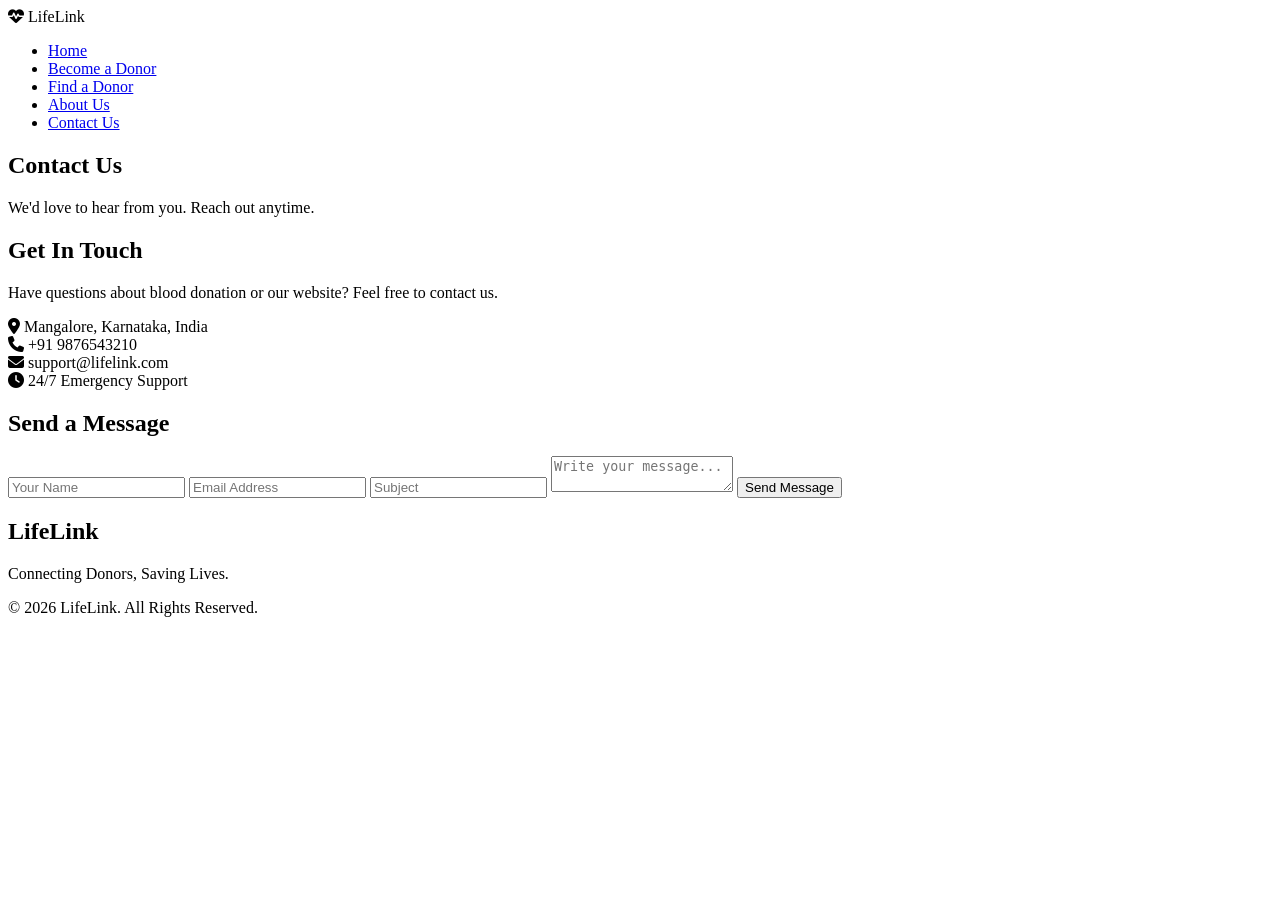
==== contact.html @ 0c8478ac "Added" ====
<!DOCTYPE html>
<html lang="en">
<head>
<meta charset="UTF-8">
<meta name="viewport" content="width=device-width, initial-scale=1.0">

<title>Contact Us | LifeLink</title>

<link rel="stylesheet" href="contact.css">

<link href="https://fonts.googleapis.com/css2?family=Poppins:wght@300;400;500;600;700&display=swap" rel="stylesheet">

<link rel="stylesheet" href="https://cdnjs.cloudflare.com/ajax/libs/font-awesome/6.5.2/css/all.min.css">

</head>
<body>

<!-- Navbar -->

<header>

    <div class="logo">
        <i class="fa-solid fa-heart-pulse"></i>
        <span>LifeLink</span>
    </div>

    <nav>
        <ul>

            <li><a href="index.html">Home</a></li>
            <li><a href="register.html">Become a Donor</a></li>
            <li><a href="search.html">Find a Donor</a></li>
            <li><a href="about.html">About Us</a></li>
            <li><a href="contact.html" class="active">Contact Us</a></li>

        </ul>
    </nav>

</header>

<!-- Hero -->

<section class="hero">

    <h1>Contact Us</h1>

    <p>
        We'd love to hear from you. Reach out anytime.
    </p>

</section>

<!-- Contact Section -->

<section class="contact">

    <!-- Contact Info -->

    <div class="contact-info">

        <h2>Get In Touch</h2>

        <p>
            Have questions about blood donation or our website?
            Feel free to contact us.
        </p>

        <div class="info">

            <i class="fas fa-map-marker-alt"></i>

            <span>Mangalore, Karnataka, India</span>

        </div>

        <div class="info">

            <i class="fas fa-phone"></i>

            <span>+91 9876543210</span>

        </div>

        <div class="info">

            <i class="fas fa-envelope"></i>

            <span>support@lifelink.com</span>

        </div>

        <div class="info">

            <i class="fas fa-clock"></i>

            <span>24/7 Emergency Support</span>

        </div>

    </div>

    <!-- Contact Form -->

    <div class="contact-form">

        <form>

            <h2>Send a Message</h2>

            <input type="text" placeholder="Your Name" required>

            <input type="email" placeholder="Email Address" required>

            <input type="text" placeholder="Subject" required>

            <textarea placeholder="Write your message..." required></textarea>

            <button type="submit">
                Send Message
            </button>

        </form>

    </div>

</section>

<!-- Footer -->

<footer>

    <h2>LifeLink</h2>

    <p>Connecting Donors, Saving Lives.</p>

    <p>© 2026 LifeLink. All Rights Reserved.</p>

</footer>

</body>
</html>
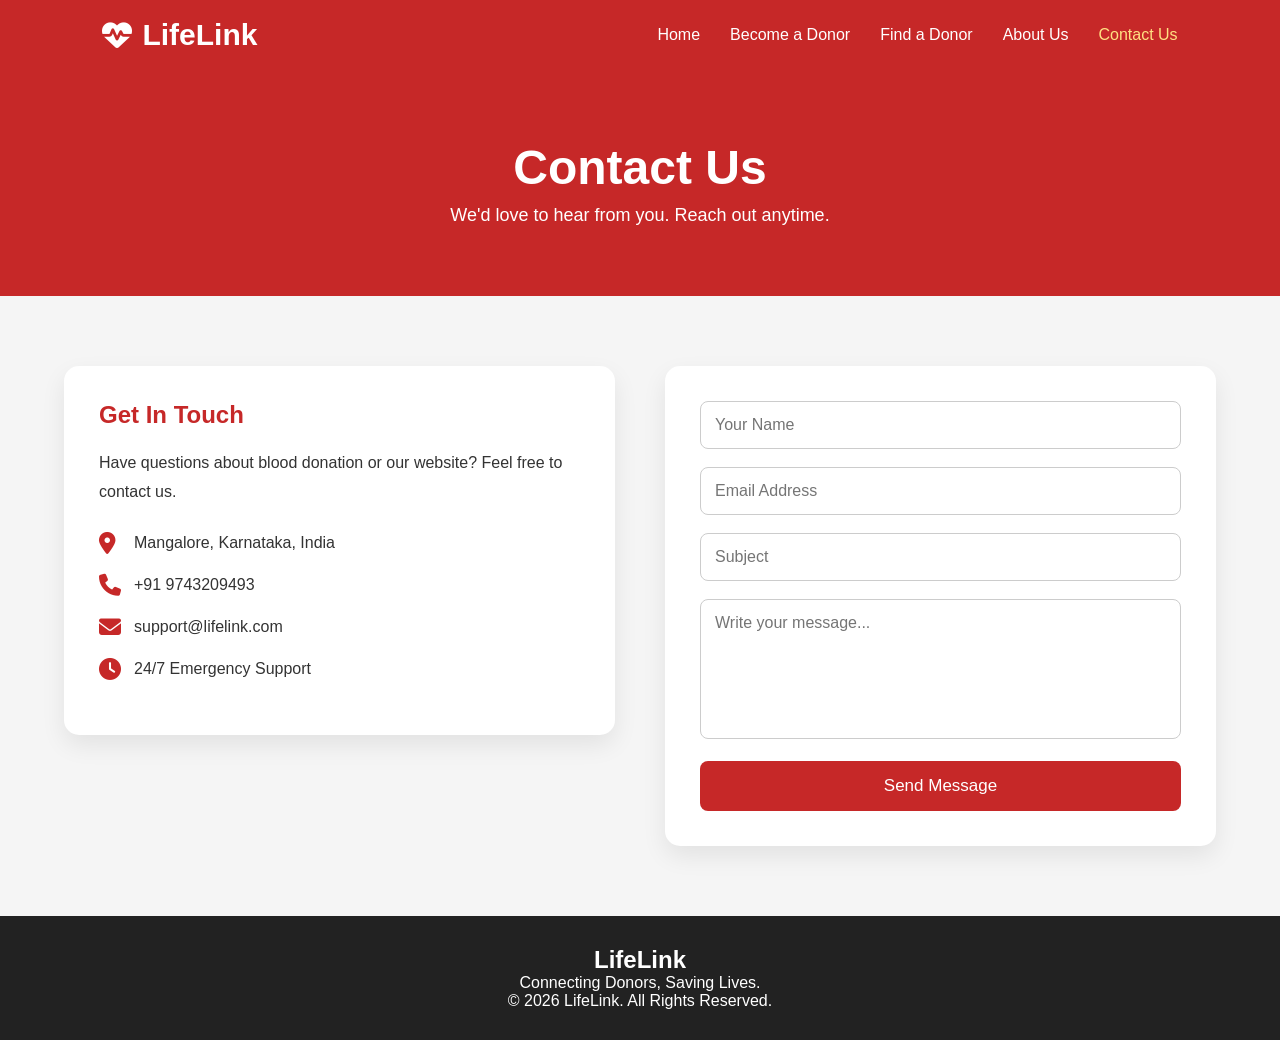
==== commit e3a3a3f7: "Modified" ====
--- a/contact.html
+++ b/contact.html
@@ -77,7 +77,7 @@
 
             <i class="fas fa-phone"></i>
 
-            <span>+91 9876543210</span>
+            <span>+91 9743209493</span>
 
         </div>
 
@@ -103,17 +103,15 @@
 
     <div class="contact-form">
 
-        <form>
+        <form id="contactForm">
 
-            <h2>Send a Message</h2>
+            <input type="text" id="name" placeholder="Your Name" required>
 
-            <input type="text" placeholder="Your Name" required>
+<input type="email" id="email" placeholder="Email Address" required>
 
-            <input type="email" placeholder="Email Address" required>
+<input type="text" id="subject" placeholder="Subject" required>
 
-            <input type="text" placeholder="Subject" required>
-
-            <textarea placeholder="Write your message..." required></textarea>
+<textarea id="message" placeholder="Write your message..." required></textarea>
 
             <button type="submit">
                 Send Message
@@ -136,6 +134,7 @@
     <p>© 2026 LifeLink. All Rights Reserved.</p>
 
 </footer>
+<script src="contact.js"></script>
 
 </body>
 </html>
--- a/contact.css
+++ b/contact.css
@@ -0,0 +1,243 @@
+*{
+    margin:0;
+    padding:0;
+    box-sizing:border-box;
+    font-family:'Poppins',sans-serif;
+}
+
+body{
+    background:#f5f5f5;
+    color:#333;
+}
+
+/* Navbar */
+
+header{
+    background:#c62828;
+    display:flex;
+    justify-content:space-between;
+    align-items:center;
+    padding:18px 8%;
+}
+
+.logo{
+    color:white;
+    font-size:30px;
+    font-weight:700;
+    display:flex;
+    align-items:center;
+}
+
+.logo i{
+    margin-right:10px;
+}
+
+nav ul{
+    display:flex;
+    list-style:none;
+    gap:30px;
+}
+
+nav ul li a{
+    text-decoration:none;
+    color:white;
+    font-weight:500;
+}
+
+nav ul li a:hover,
+nav ul li a.active{
+    color:#ffe082;
+}
+
+/* Hero */
+
+.hero{
+    background:#c62828;
+    color:white;
+    text-align:center;
+    padding:70px 20px;
+}
+
+.hero h1{
+    font-size:48px;
+}
+
+.hero p{
+    margin-top:10px;
+    font-size:18px;
+}
+
+/* Contact */
+
+.contact{
+
+    width:90%;
+    margin:70px auto;
+
+    display:flex;
+    gap:50px;
+
+    justify-content:space-between;
+    align-items:flex-start;
+
+}
+
+.contact-info{
+
+    flex:1;
+    background:white;
+
+    padding:35px;
+
+    border-radius:15px;
+
+    box-shadow:0 10px 25px rgba(0,0,0,.08);
+
+}
+
+.contact-info h2{
+    color:#c62828;
+    margin-bottom:20px;
+}
+
+.contact-info p{
+    line-height:1.8;
+    margin-bottom:25px;
+}
+
+.info{
+    display:flex;
+    align-items:center;
+    margin:20px 0;
+}
+
+.info i{
+    color:#c62828;
+    font-size:22px;
+    width:35px;
+}
+
+.contact-form{
+
+    flex:1;
+
+    background:white;
+
+    padding:35px;
+
+    border-radius:15px;
+
+    box-shadow:0 10px 25px rgba(0,0,0,.08);
+
+}
+
+.contact-form h2{
+
+    color:#c62828;
+
+    margin-bottom:25px;
+
+}
+
+.contact-form input,
+.contact-form textarea{
+
+    width:100%;
+
+    padding:14px;
+
+    margin-bottom:18px;
+
+    border:1px solid #ccc;
+
+    border-radius:8px;
+
+    font-size:16px;
+
+}
+
+.contact-form textarea{
+
+    height:140px;
+
+    resize:none;
+
+}
+
+button{
+
+    width:100%;
+
+    padding:15px;
+
+    border:none;
+
+    background:#c62828;
+
+    color:white;
+
+    font-size:17px;
+
+    border-radius:8px;
+
+    cursor:pointer;
+
+    transition:.3s;
+
+}
+
+button:hover{
+
+    background:#a51d1d;
+
+}
+
+/* Footer */
+
+footer{
+
+    background:#222;
+
+    color:white;
+
+    text-align:center;
+
+    padding:30px;
+
+    margin-top:50px;
+
+}
+
+/* Responsive */
+
+@media(max-width:768px){
+
+header{
+
+    flex-direction:column;
+
+    gap:20px;
+
+}
+
+nav ul{
+
+    flex-direction:column;
+
+    text-align:center;
+
+}
+
+.contact{
+
+    flex-direction:column;
+
+}
+
+.hero h1{
+
+    font-size:36px;
+
+}
+
+}
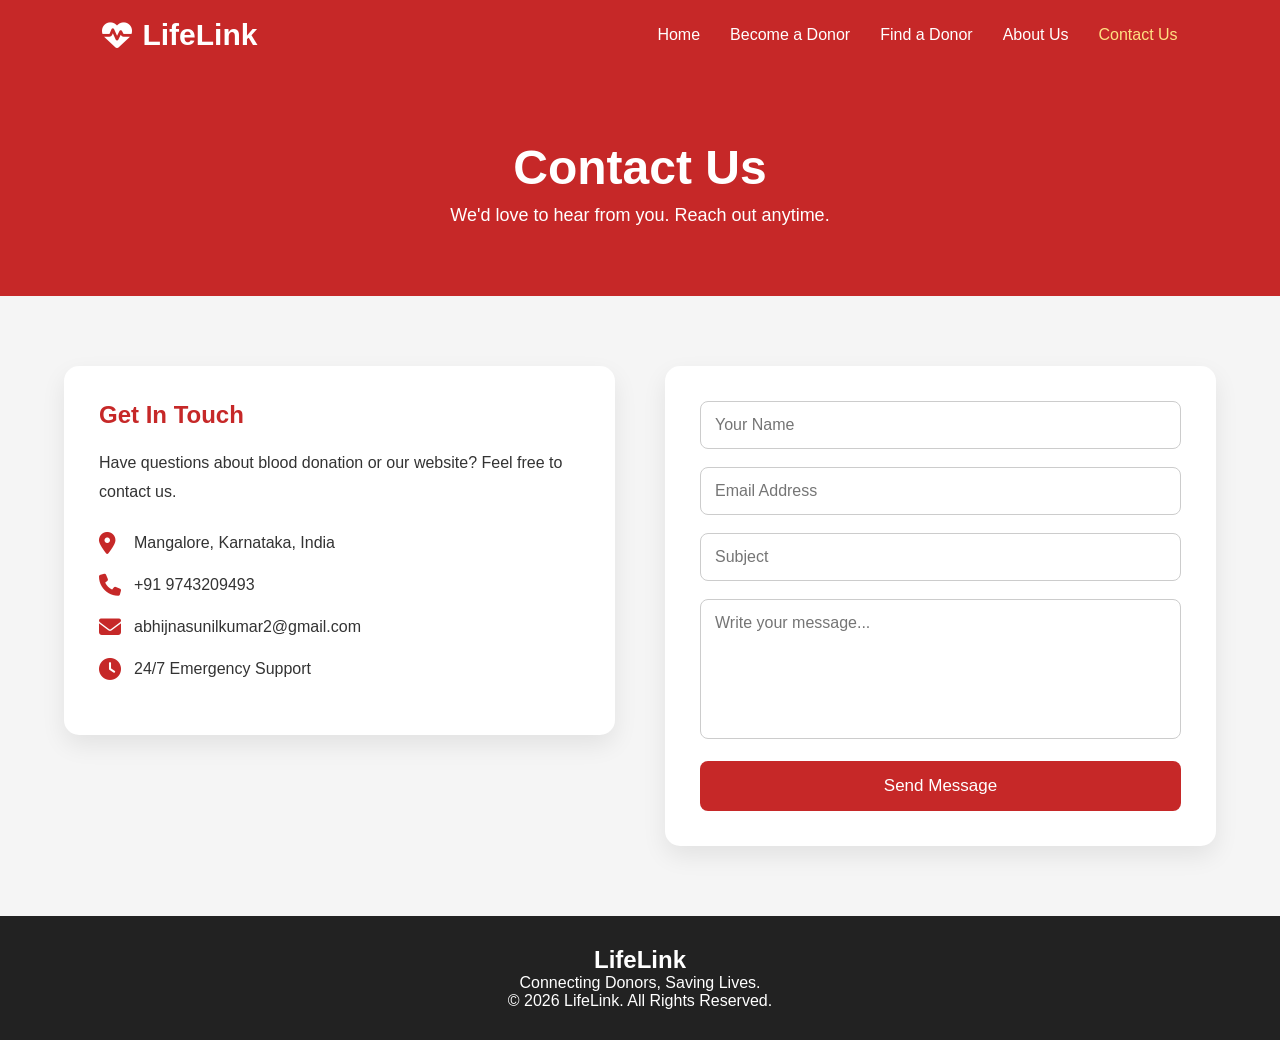
==== commit 602f3af8: "Modified" ====
--- a/contact.html
+++ b/contact.html
@@ -85,7 +85,7 @@
 
             <i class="fas fa-envelope"></i>
 
-            <span>support@lifelink.com</span>
+            <span>abhijnasunilkumar2@gmail.com</span>
 
         </div>
 
